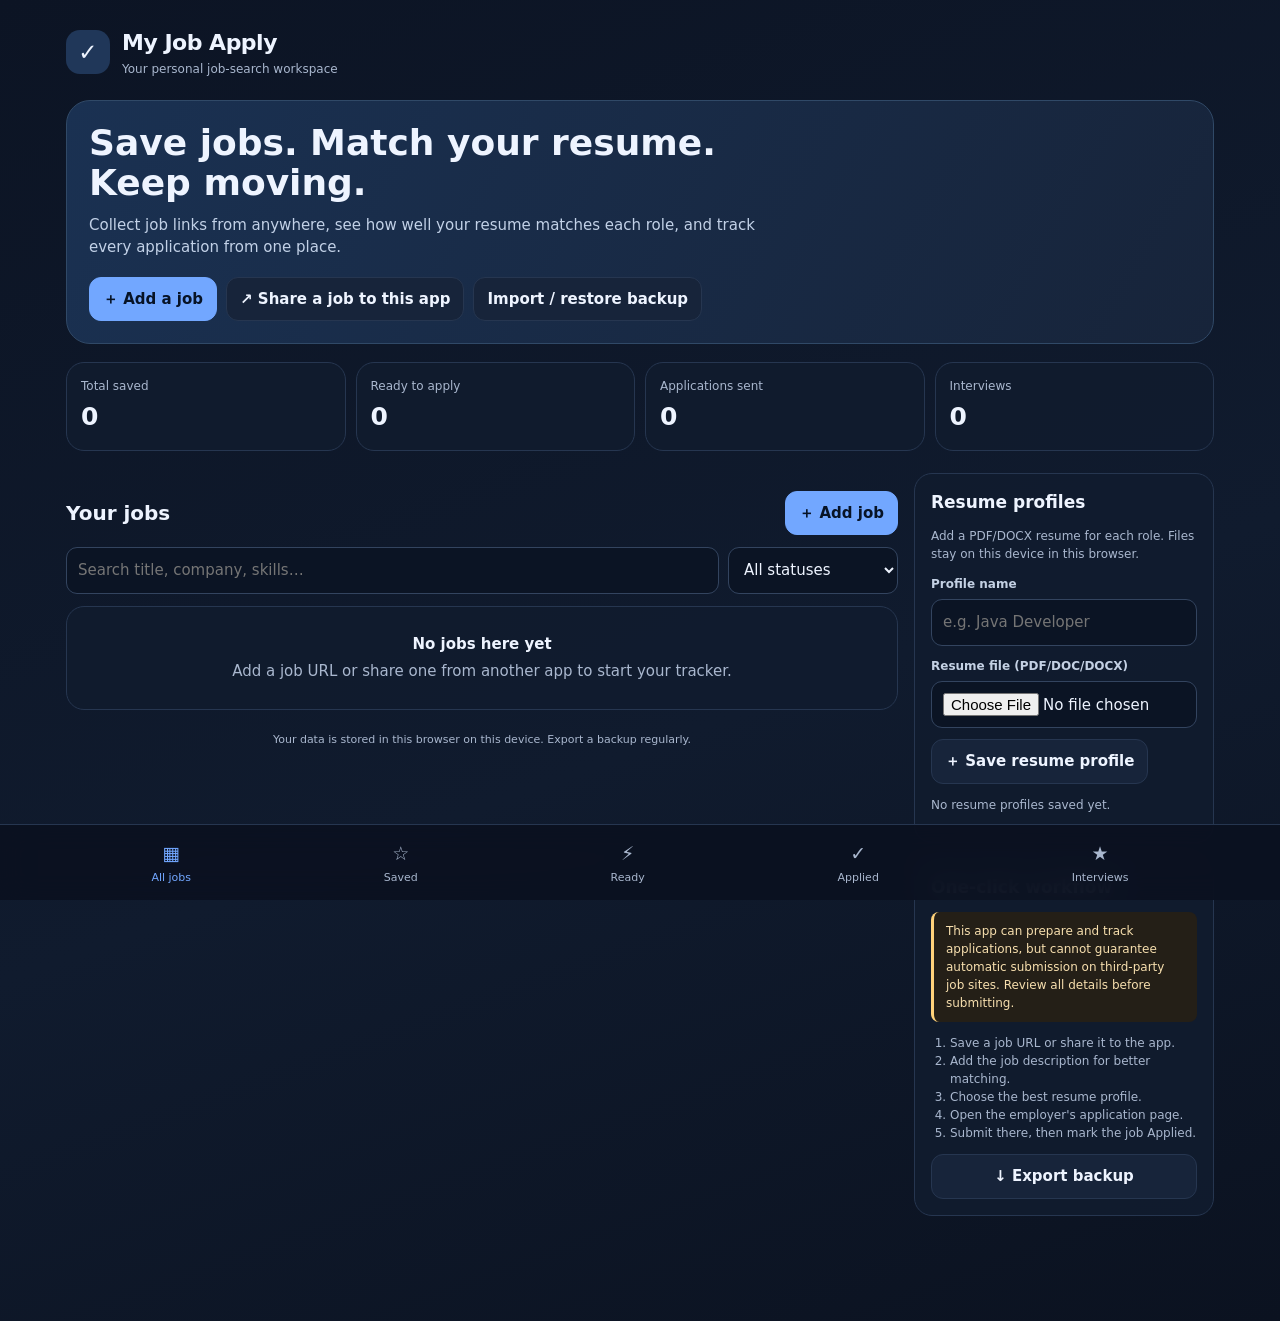
==== index.html @ 8a4d3ebd "Add files via upload" ====
<!doctype html>
<html lang="en">
<head>
<meta charset="utf-8">
<meta name="viewport" content="width=device-width,initial-scale=1,viewport-fit=cover">
<meta name="theme-color" content="#101827">
<meta name="description" content="My Job Apply — save jobs, match resumes, and track applications.">
<link rel="manifest" href="manifest.webmanifest">
<link rel="icon" href="icon.svg" type="image/svg+xml">
<title>My Job Apply</title>
<style>
:root{--bg:#0b1220;--panel:#111c2e;--panel2:#17243a;--line:#263650;--text:#eef4ff;--muted:#a9b7ce;--accent:#72a7ff;--green:#64d9a2;--amber:#ffd27a;--red:#ff8d9a;--radius:18px}
*{box-sizing:border-box}body{margin:0;background:linear-gradient(160deg,#0c1424,#101b2e 55%,#0b1220);color:var(--text);font:15px/1.5 system-ui,-apple-system,Segoe UI,Roboto,sans-serif}button,input,textarea,select{font:inherit}button{cursor:pointer}.app{max-width:1180px;margin:auto;padding:18px 16px 90px}.top{display:flex;align-items:center;justify-content:space-between;gap:12px;margin:8px 0 22px}.brand{display:flex;align-items:center;gap:12px}.logo{width:44px;height:44px;border-radius:14px;background:#203759;display:grid;place-items:center;font-size:23px}.brand h1{font-size:22px;margin:0;letter-spacing:-.5px}.brand p{margin:1px 0 0;color:var(--muted);font-size:12px}.btn{border:1px solid var(--line);border-radius:12px;padding:10px 13px;background:var(--panel2);color:var(--text);font-weight:650}.btn.primary{background:var(--accent);border-color:var(--accent);color:#071326}.btn.soft{background:transparent}.btn.danger{color:var(--red)}.btn:disabled{opacity:.45;cursor:not-allowed}.hero{background:linear-gradient(120deg,#1a3152,#17243a);border:1px solid #304967;border-radius:24px;padding:22px;margin-bottom:18px}.hero h2{font-size:clamp(24px,4vw,36px);line-height:1.12;margin:0 0 10px;max-width:650px}.hero p{color:#c2d1e7;max-width:680px;margin:0 0 18px}.hero-actions{display:flex;flex-wrap:wrap;gap:9px}.stats{display:grid;grid-template-columns:repeat(4,1fr);gap:10px;margin:16px 0 22px}.stat,.panel,.job,.empty{background:rgba(17,28,46,.92);border:1px solid var(--line);border-radius:var(--radius)}.stat{padding:14px}.stat span{display:block;color:var(--muted);font-size:12px}.stat strong{font-size:25px;display:block;margin-top:3px}.layout{display:grid;grid-template-columns: minmax(0,1fr) 300px;gap:16px}.panel{padding:16px;margin-bottom:15px}.panel h3{margin:0 0 12px;font-size:17px}.sectionhead{display:flex;align-items:center;justify-content:space-between;gap:12px;margin:18px 0 12px}.sectionhead h2{font-size:20px;margin:0}.muted{color:var(--muted)}.filters{display:grid;grid-template-columns:1fr 170px;gap:9px;margin-bottom:12px}.field{display:flex;flex-direction:column;gap:6px;margin-bottom:11px}.field label{font-size:12px;color:#c4d1e4;font-weight:650}.field input,.field textarea,.field select,.filters input,.filters select{width:100%;background:#0b1424;color:var(--text);border:1px solid #33445f;border-radius:11px;padding:11px;outline:none}.field textarea{min-height:82px;resize:vertical}.field input:focus,.field textarea:focus,.field select:focus{border-color:var(--accent)}.formgrid{display:grid;grid-template-columns:1fr 1fr;gap:0 12px}.full{grid-column:1/-1}.joblist{display:grid;gap:10px}.job{padding:15px}.jobtop{display:flex;justify-content:space-between;gap:10px}.job h3{margin:0 0 3px;font-size:17px;overflow-wrap:anywhere}.company{color:var(--muted);font-size:13px}.pill{display:inline-flex;align-items:center;border:1px solid var(--line);border-radius:999px;padding:4px 9px;font-size:11px;font-weight:700;white-space:nowrap}.status-Saved{color:var(--accent)}.status-Ready{color:var(--amber)}.status-Applied{color:var(--green)}.status-Interview{color:#d2b6ff}.status-Rejected{color:var(--red)}.jobmeta{display:flex;flex-wrap:wrap;gap:7px;margin:10px 0;color:var(--muted);font-size:12px}.score{color:var(--green);font-weight:750}.jobactions{display:flex;flex-wrap:wrap;gap:7px;margin-top:12px}.jobactions .btn{font-size:12px;padding:8px 10px}.empty{padding:26px;text-align:center;color:var(--muted)}.empty strong{display:block;color:var(--text);margin-bottom:5px}.small{font-size:12px}.note{border-left:3px solid var(--amber);padding:10px 12px;background:#241f17;border-radius:8px;color:#f7dfae;font-size:12px}.progress{height:6px;background:#24334b;border-radius:20px;overflow:hidden;margin-top:8px}.progress span{height:100%;display:block;background:var(--green)}.resumeitem{display:flex;align-items:center;justify-content:space-between;gap:8px;padding:10px 0;border-bottom:1px solid var(--line)}.resumeitem:last-child{border:0}.resumeitem strong{display:block;font-size:13px;overflow-wrap:anywhere}.resumeitem small{color:var(--muted)}.toast{position:fixed;bottom:18px;left:50%;transform:translateX(-50%);background:#e9f2ff;color:#10203a;padding:11px 16px;border-radius:12px;box-shadow:0 8px 28px #0007;z-index:50;max-width:90vw;display:none}.modal{position:fixed;inset:0;background:#050a12d9;display:none;align-items:flex-end;justify-content:center;z-index:30;padding:12px}.modal.open{display:flex}.modalbox{width:min(760px,100%);max-height:92vh;overflow:auto;background:#101b2d;border:1px solid #354760;border-radius:22px;padding:18px}.modalhead{display:flex;justify-content:space-between;align-items:center;margin-bottom:12px}.modalhead h2{font-size:20px;margin:0}.bottomnav{position:fixed;bottom:0;left:0;right:0;display:flex;justify-content:center;background:#0b1220eF;border-top:1px solid var(--line);backdrop-filter:blur(14px);z-index:20}.bottomnavinner{width:min(1180px,100%);display:flex;justify-content:space-around;padding:8px 5px calc(8px + env(safe-area-inset-bottom))}.navbtn{background:none;border:0;color:var(--muted);padding:6px 10px;font-size:11px;display:grid;justify-items:center;gap:2px}.navbtn b{font-size:19px}.navbtn.active{color:var(--accent)}.hidden{display:none!important}.checkrow{display:flex;align-items:center;gap:9px;color:var(--muted);font-size:12px;margin:8px 0}.checkrow input{width:auto}.foot{color:var(--muted);font-size:11px;text-align:center;margin:22px 0}
@media(max-width:800px){.layout{grid-template-columns:1fr}.stats{grid-template-columns:repeat(2,1fr)}.top .btn{padding:9px}.filters{grid-template-columns:1fr}.hero{padding:19px}.formgrid{grid-template-columns:1fr}.full{grid-column:auto}.app{padding:12px 12px 95px}.jobtop{align-items:flex-start}.brand h1{font-size:20px}}
</style>
</head>
<body>
<div class="app">
  <header class="top">
    <div class="brand"><div class="logo">✓</div><div><h1>My Job Apply</h1><p>Your personal job-search workspace</p></div></div>
    <button class="btn soft" id="installBtn" hidden>＋ Install app</button>
  </header>
  <section class="hero">
    <h2>Save jobs. Match your resume. Keep moving.</h2>
    <p>Collect job links from anywhere, see how well your resume matches each role, and track every application from one place.</p>
    <div class="hero-actions">
      <button class="btn primary" id="addJobHero">＋ Add a job</button>
      <button class="btn" id="shareHelp">↗ Share a job to this app</button>
      <button class="btn" id="importBtn">Import / restore backup</button>
    </div>
  </section>
  <div class="stats">
    <div class="stat"><span>Total saved</span><strong id="statTotal">0</strong></div>
    <div class="stat"><span>Ready to apply</span><strong id="statReady">0</strong></div>
    <div class="stat"><span>Applications sent</span><strong id="statApplied">0</strong></div>
    <div class="stat"><span>Interviews</span><strong id="statInterview">0</strong></div>
  </div>
  <div class="layout">
    <main>
      <div class="sectionhead"><h2 id="listTitle">Your jobs</h2><button class="btn primary" id="addJobBtn">＋ Add job</button></div>
      <div class="filters">
        <input id="searchInput" placeholder="Search title, company, skills…" aria-label="Search jobs">
        <select id="statusFilter" aria-label="Filter by status"><option value="">All statuses</option><option>Saved</option><option>Ready</option><option>Applied</option><option>Interview</option><option>Rejected</option></select>
      </div>
      <div id="jobList" class="joblist"></div>
      <div class="foot">Your data is stored in this browser on this device. Export a backup regularly.</div>
    </main>
    <aside>
      <section class="panel">
        <h3>Resume profiles</h3>
        <p class="muted small">Add a PDF/DOCX resume for each role. Files stay on this device in this browser.</p>
        <div class="field"><label for="resumeName">Profile name</label><input id="resumeName" placeholder="e.g. Java Developer"></div>
        <div class="field"><label for="resumeFile">Resume file (PDF/DOC/DOCX)</label><input id="resumeFile" type="file" accept=".pdf,.doc,.docx"></div>
        <button class="btn" id="addResumeBtn">＋ Save resume profile</button>
        <div id="resumeList" style="margin-top:10px"></div>
      </section>
      <section class="panel">
        <h3>One-click workflow</h3>
        <div class="note">This app can prepare and track applications, but cannot guarantee automatic submission on third-party job sites. Review all details before submitting.</div>
        <ol class="small muted" style="padding-left:19px">
          <li>Save a job URL or share it to the app.</li>
          <li>Add the job description for better matching.</li>
          <li>Choose the best resume profile.</li>
          <li>Open the employer's application page.</li>
          <li>Submit there, then mark the job Applied.</li>
        </ol>
        <button class="btn" id="exportBtn" style="width:100%">↓ Export backup</button>
      </section>
    </aside>
  </div>
</div>

<div class="bottomnav"><div class="bottomnavinner">
  <button class="navbtn active" data-nav="all"><b>▦</b>All jobs</button>
  <button class="navbtn" data-nav="Saved"><b>☆</b>Saved</button>
  <button class="navbtn" data-nav="Ready"><b>⚡</b>Ready</button>
  <button class="navbtn" data-nav="Applied"><b>✓</b>Applied</button>
  <button class="navbtn" data-nav="Interview"><b>★</b>Interviews</button>
</div></div>

<div class="modal" id="jobModal" role="dialog" aria-modal="true" aria-labelledby="modalTitle">
 <div class="modalbox">
  <div class="modalhead"><h2 id="modalTitle">Add a job</h2><button class="btn" id="closeModal">✕</button></div>
  <form id="jobForm">
   <input type="hidden" id="jobId">
   <div class="formgrid">
    <div class="field"><label for="jobTitle">Job title *</label><input id="jobTitle" required placeholder="e.g. Junior Python Developer"></div>
    <div class="field"><label for="company">Company *</label><input id="company" required placeholder="Company name"></div>
    <div class="field"><label for="jobUrl">Job / application URL *</label><input id="jobUrl" type="url" required placeholder="https://…"></div>
    <div class="field"><label for="location">Location / work mode</label><input id="location" placeholder="Hyderabad / Remote"></div>
    <div class="field"><label for="jobStatus">Status</label><select id="jobStatus"><option>Saved</option><option>Ready</option><option>Applied</option><option>Interview</option><option>Rejected</option></select></div>
    <div class="field"><label for="resumeSelect">Resume profile</label><select id="resumeSelect"><option value="">Choose later</option></select></div>
    <div class="field full"><label for="description">Job description / key skills</label><textarea id="description" placeholder="Paste the job description here for resume matching…"></textarea></div>
    <div class="field full"><label for="notes">Notes / next action</label><textarea id="notes" placeholder="Recruiter name, follow-up date, application notes…"></textarea></div>
   </div>
   <p class="muted small">Matching is a simple keyword estimate, not an ATS score or hiring prediction.</p>
   <div style="display:flex;gap:8px;flex-wrap:wrap"><button class="btn primary" type="submit">Save job</button><button class="btn" type="button" id="saveOpenBtn">Save and open job</button></div>
  </form>
 </div>
</div>
<div class="modal" id="shareModal" role="dialog" aria-modal="true">
 <div class="modalbox"><div class="modalhead"><h2>Share a job into My Job Apply</h2><button class="btn" id="closeShare">✕</button></div>
 <p>On Android, open the job in your browser or job app, tap <b>Share</b>, then choose <b>My Job Apply</b> if your browser offers it. If it is not listed, copy the URL and paste it below.</p>
 <div class="field"><label for="sharedUrl">Job URL</label><input id="sharedUrl" type="url" placeholder="https://…"></div>
 <div class="field"><label for="sharedTitle">Job title (optional)</label><input id="sharedTitle" placeholder="Job title or page title"></div>
 <button class="btn primary" id="saveSharedBtn">Continue to job details</button></div>
</div>
<div class="toast" id="toast" role="status"></div>
<input type="file" id="backupFile" accept=".json,application/json" hidden>
<script>
const KEY='my-job-apply-v1';
let db={jobs:[],resumes:[]},activeFilter='all',deferredInstall=null,openAfterSave=false;
const $=id=>document.getElementById(id);
const esc=s=>String(s??'').replace(/[&<>"']/g,c=>({'&':'&amp;','<':'&lt;','>':'&gt;','"':'&quot;',"'":'&#39;'}[c]));
const uid=()=>Date.now().toString(36)+Math.random().toString(36).slice(2,8);
function toast(msg){$('toast').textContent=msg;$('toast').style.display='block';clearTimeout(toast.t);toast.t=setTimeout(()=>$('toast').style.display='none',3000)}
function load(){try{const raw=localStorage.getItem(KEY);if(raw){const d=JSON.parse(raw);if(Array.isArray(d.jobs)&&Array.isArray(d.resumes))db=d}}catch(e){toast('Could not read saved data. Export backups regularly.')}
 const params=new URLSearchParams(location.search);const shared=params.get('url')||params.get('text')||'';const title=params.get('title')||'';if(shared){openJobForm();$('jobUrl').value=shared.startsWith('http')?shared:'';$('jobTitle').value=title;history.replaceState({},'',location.pathname)}
 render()}
function save(){try{localStorage.setItem(KEY,JSON.stringify(db));return true}catch(e){toast('Storage is full. Export a backup and remove large files.');return false}}
function resumeById(id){return db.resumes.find(r=>r.id===id)}
function scoreJob(j){const resume=resumeById(j.resumeId)||db.resumes[0];if(!resume||!j.description)return null;const text=(j.title+' '+j.description).toLowerCase();const skills=(resume.skills||resume.name||'').toLowerCase().split(/[^a-z0-9+#.]+/).filter(x=>x.length>1);const unique=[...new Set(skills)];if(!unique.length)return null;const hits=unique.filter(k=>text.includes(k));return Math.round(hits.length/unique.length*100)}
function render(){const q=$('searchInput').value.toLowerCase().trim(),status=$('statusFilter').value;
 $('statTotal').textContent=db.jobs.length;$('statReady').textContent=db.jobs.filter(j=>j.status==='Ready').length;$('statApplied').textContent=db.jobs.filter(j=>j.status==='Applied').length;$('statInterview').textContent=db.jobs.filter(j=>j.status==='Interview').length;
 $('resumeSelect').innerHTML='<option value="">Choose later</option>'+db.resumes.map(r=>`<option value="${esc(r.id)}">${esc(r.name)}</option>`).join('');
 const list=db.jobs.filter(j=>(activeFilter==='all'||j.status===activeFilter)&&(!status||j.status===status)&&(!q||[j.title,j.company,j.location,j.description,j.notes].join(' ').toLowerCase().includes(q))).sort((a,b)=>(b.updated||b.created)-(a.updated||a.created));
 $('listTitle').textContent=activeFilter==='all'?'Your jobs':activeFilter+' jobs';
 $('jobList').innerHTML=list.length?list.map(j=>{const sc=scoreJob(j);return `<article class="job"><div class="jobtop"><div><h3>${esc(j.title)}</h3><div class="company">${esc(j.company)}${j.location?' · '+esc(j.location):''}</div></div><span class="pill status-${esc(j.status)}">${esc(j.status)}</span></div><div class="jobmeta"><span>Saved ${new Date(j.created).toLocaleDateString()}</span>${sc!==null?`<span class="score">Keyword match: ${sc}%</span>`:''}${j.resumeId&&resumeById(j.resumeId)?`<span>Resume: ${esc(resumeById(j.resumeId).name)}</span>`:''}</div>${j.notes?`<p class="muted small">${esc(j.notes)}</p>`:''}<div class="jobactions"><button class="btn primary" data-act="open" data-id="${j.id}">Open application ↗</button><button class="btn" data-act="edit" data-id="${j.id}">Edit</button><button class="btn" data-act="status" data-id="${j.id}">Update status</button><button class="btn" data-act="copy" data-id="${j.id}">Copy link</button><button class="btn danger" data-act="delete" data-id="${j.id}">Delete</button></div></article>`}).join(''):'<div class="empty"><strong>No jobs here yet</strong>Add a job URL or share one from another app to start your tracker.</div>';
 $('resumeList').innerHTML=db.resumes.length?db.resumes.map(r=>`<div class="resumeitem"><div><strong>${esc(r.name)}</strong><small>${esc(r.fileName||'Profile only')}</small></div><button class="btn danger small" data-resume-delete="${r.id}">Remove</button></div>`).join(''):'<p class="muted small">No resume profiles saved yet.</p>';
 document.querySelectorAll('[data-nav]').forEach(b=>b.classList.toggle('active',b.dataset.nav===activeFilter));
}
function openJobForm(j=null){$('jobForm').reset();$('jobId').value=j?.id||'';$('modalTitle').textContent=j?'Edit job':'Add a job';$('jobTitle').value=j?.title||'';$('company').value=j?.company||'';$('jobUrl').value=j?.url||'';$('location').value=j?.location||'';$('jobStatus').value=j?.status||'Saved';$('description').value=j?.description||'';$('notes').value=j?.notes||'';$('resumeSelect').value=j?.resumeId||'';$('jobModal').classList.add('open')}
function closeJobForm(){$('jobModal').classList.remove('open');openAfterSave=false}
function validUrl(s){try{const u=new URL(s);return ['http:','https:'].includes(u.protocol)}catch{return false}}
function submitJob(shouldOpen=false){const id=$('jobId').value;const url=$('jobUrl').value.trim();if(!validUrl(url)){toast('Enter a valid http or https job URL.');return}
 const old=db.jobs.find(j=>j.id===id);const j={id:id||uid(),title:$('jobTitle').value.trim(),company:$('company').value.trim(),url,location:$('location').value.trim(),status:$('jobStatus').value,resumeId:$('resumeSelect').value,description:$('description').value.trim(),notes:$('notes').value.trim(),created:old?.created||Date.now(),updated:Date.now()};
 if(!j.title||!j.company){toast('Please enter job title and company.');return}
 if(old)db.jobs=db.jobs.map(x=>x.id===id?j:x);else db.jobs.unshift(j);save();closeJobForm();render();toast('Job saved');if(shouldOpen)window.open(j.url,'_blank','noopener,noreferrer')}
function openSavedJob(id){const j=db.jobs.find(x=>x.id===id);if(!j)return;window.open(j.url,'_blank','noopener,noreferrer')}
function exportData(){const blob=new Blob([JSON.stringify({...db,exportedAt:new Date().toISOString(),format:'my-job-apply-backup-v1'},null,2)],{type:'application/json'});const a=document.createElement('a');a.href=URL.createObjectURL(blob);a.download='my-job-apply-backup-'+new Date().toISOString().slice(0,10)+'.json';a.click();URL.revokeObjectURL(a.href);toast('Backup exported')}
function importData(file){const reader=new FileReader();reader.onload=()=>{try{const d=JSON.parse(reader.result);if(!Array.isArray(d.jobs)||!Array.isArray(d.resumes))throw Error();if(!confirm('Restore this backup? It will replace jobs and resume profiles currently stored in this browser.'))return;db={jobs:d.jobs,resumes:d.resumes};save();render();toast('Backup restored')}catch(e){toast('That file is not a valid My Job Apply backup.')}};reader.readAsText(file)}
$('addJobHero').onclick=$('addJobBtn').onclick=()=>openJobForm();
$('closeModal').onclick=closeJobForm;$('jobModal').addEventListener('click',e=>{if(e.target===$('jobModal'))closeJobForm()});
$('jobForm').onsubmit=e=>{e.preventDefault();submitJob(false)};$('saveOpenBtn').onclick=()=>submitJob(true);
$('searchInput').oninput=render;$('statusFilter').onchange=render;
document.querySelectorAll('[data-nav]').forEach(b=>b.onclick=()=>{activeFilter=b.dataset.nav;render()});
$('jobList').addEventListener('click',async e=>{const b=e.target.closest('[data-act]');if(!b)return;const j=db.jobs.find(x=>x.id===b.dataset.id);if(!j)return;switch(b.dataset.act){case'open':openSavedJob(j.id);break;case'edit':openJobForm(j);break;case'status':{const opts=['Saved','Ready','Applied','Interview','Rejected'];const next=opts[(opts.indexOf(j.status)+1)%opts.length];j.status=next;j.updated=Date.now();save();render();toast('Status changed to '+next);break}case'copy':try{await navigator.clipboard.writeText(j.url);toast('Job link copied')}catch{prompt('Copy this job URL',j.url)}break;case'delete':if(confirm('Delete this saved job?')){db.jobs=db.jobs.filter(x=>x.id!==j.id);save();render();toast('Job deleted')}break}});
$('addResumeBtn').onclick=()=>{const name=$('resumeName').value.trim();const file=$('resumeFile').files[0];if(!name){toast('Enter a profile name first.');return}if(file&&file.size>12*1024*1024){toast('Please choose a resume under 12 MB.');return}
 const finish=data=>{db.resumes.unshift({id:uid(),name,fileName:file?.name||'',data:data||null,skills:name,created:Date.now()});save();$('resumeName').value='';$('resumeFile').value='';render();toast('Resume profile saved on this device')};
 if(file){const r=new FileReader();r.onload=()=>finish(r.result);r.onerror=()=>toast('Could not read that file');r.readAsDataURL(file)}else finish(null)};
$('resumeList').addEventListener('click',e=>{const b=e.target.closest('[data-resume-delete]');if(!b)return;if(confirm('Remove this resume profile? Jobs linked to it will keep their job details.')){db.resumes=db.resumes.filter(r=>r.id!==b.dataset.resumeDelete);save();render()}});
$('exportBtn').onclick=exportData;$('importBtn').onclick=()=>$('backupFile').click();$('backupFile').onchange=e=>{if(e.target.files[0])importData(e.target.files[0]);e.target.value=''};
$('shareHelp').onclick=()=>{$('shareModal').classList.add('open')};$('closeShare').onclick=()=>$('shareModal').classList.remove('open');
$('saveSharedBtn').onclick=()=>{const url=$('sharedUrl').value.trim(),title=$('sharedTitle').value.trim();if(!validUrl(url)){toast('Paste a valid job URL.');return}$('shareModal').classList.remove('open');openJobForm();$('jobUrl').value=url;$('jobTitle').value=title;};
window.addEventListener('beforeinstallprompt',e=>{e.preventDefault();deferredInstall=e;$('installBtn').hidden=false});
$('installBtn').onclick=async()=>{if(!deferredInstall){toast('Use your browser menu and choose Install app or Add to Home screen.');return}deferredInstall.prompt();await deferredInstall.userChoice;deferredInstall=null;$('installBtn').hidden=true};
if('serviceWorker' in navigator && location.protocol.startsWith('http'))navigator.serviceWorker.register('./sw.js').catch(()=>{});
load();
</script>
</body>
</html>
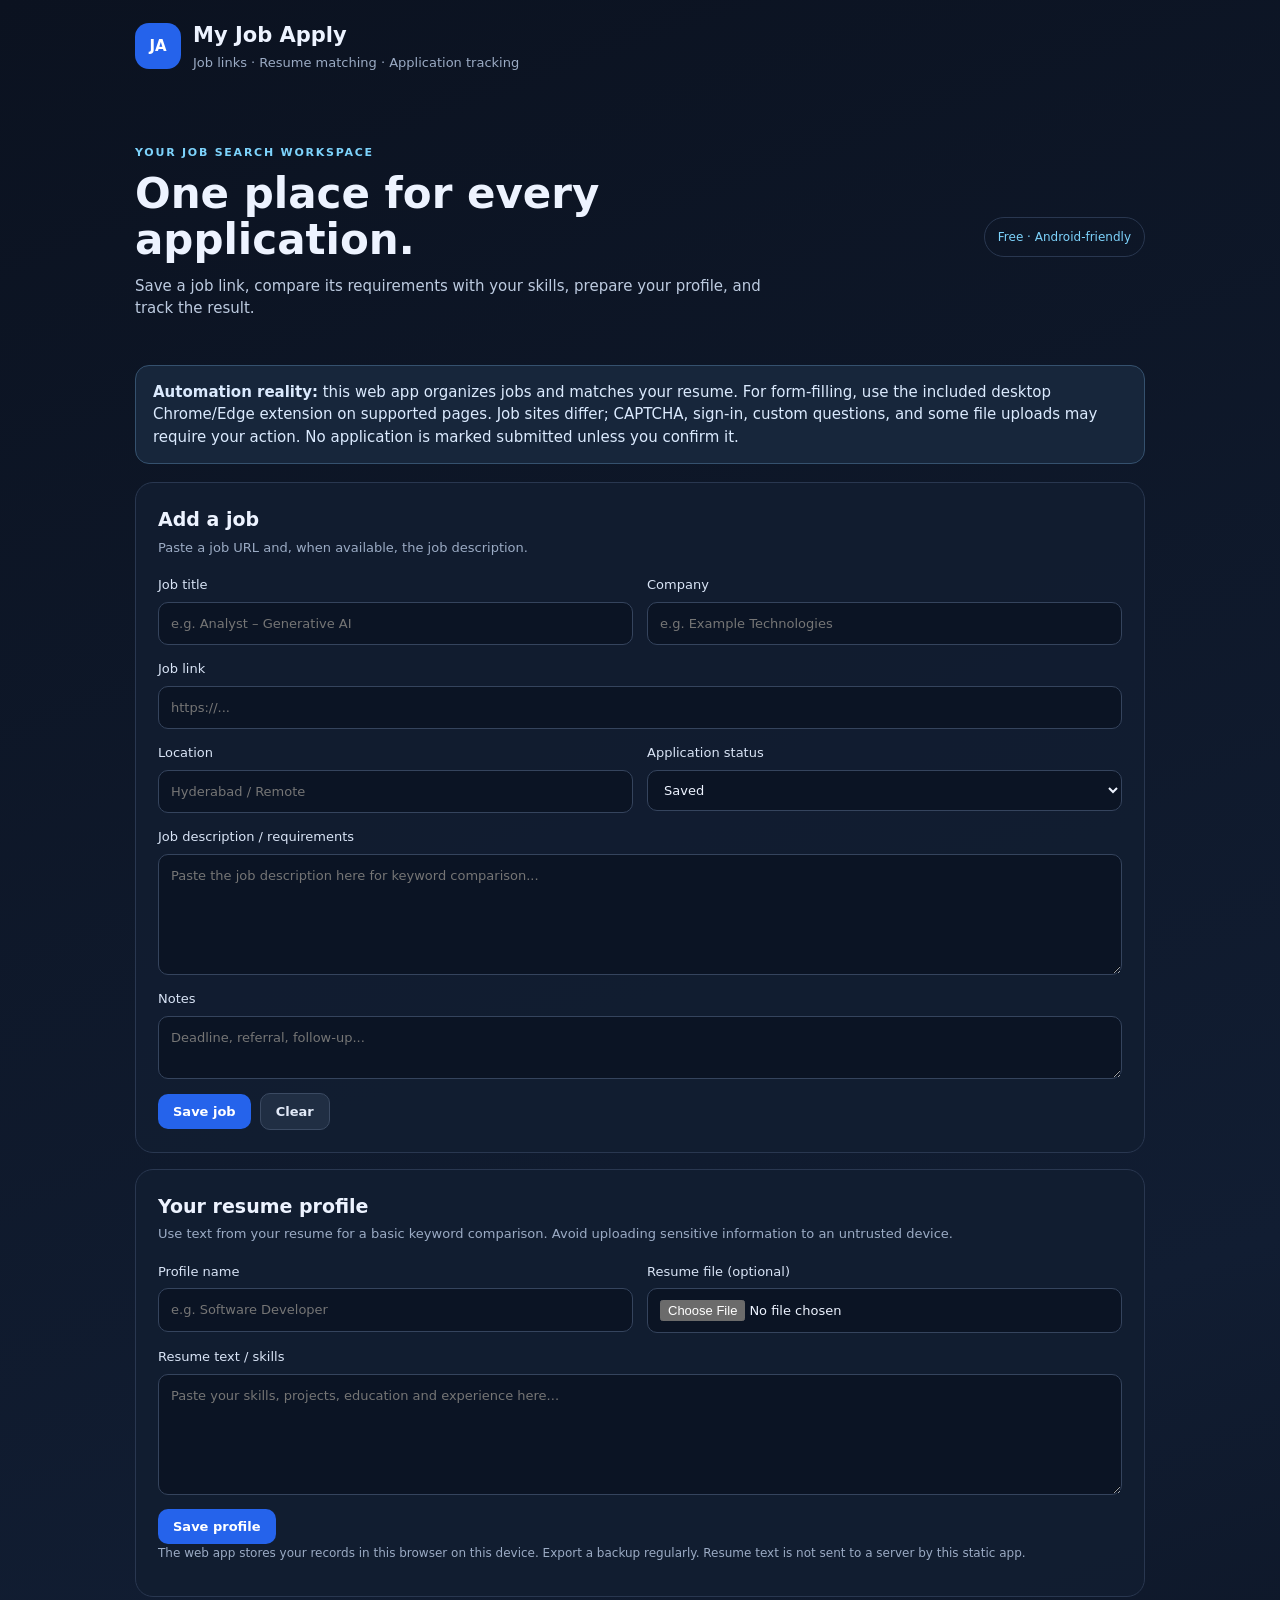
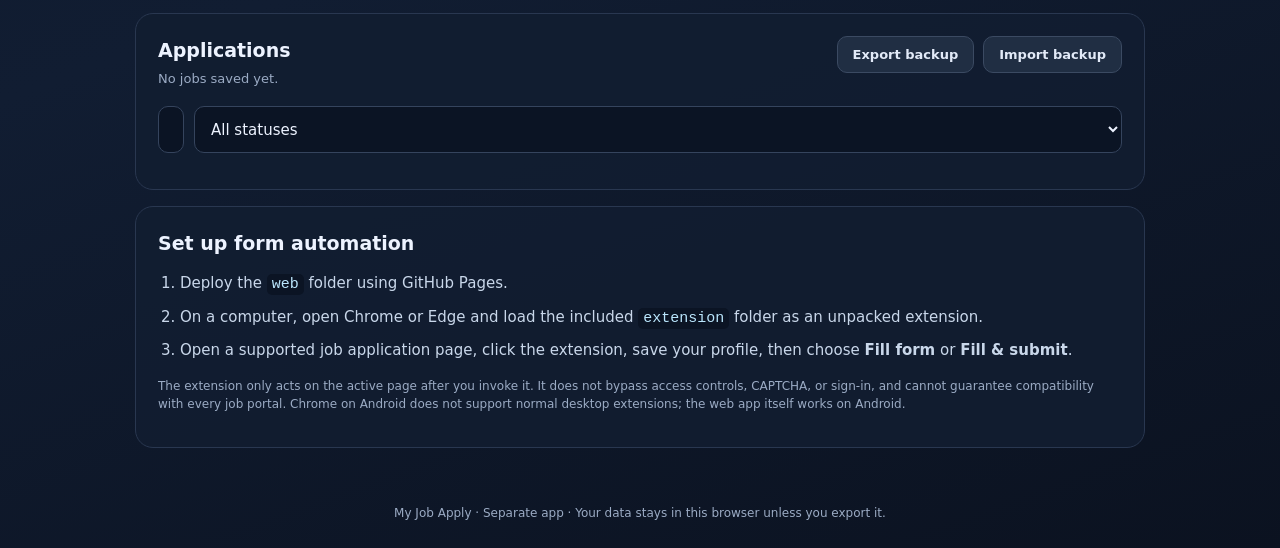
==== commit 76779b02: "Add files via upload" ====
--- a/index.html
+++ b/index.html
@@ -1,161 +1,49 @@
 <!doctype html>
 <html lang="en">
 <head>
-<meta charset="utf-8">
-<meta name="viewport" content="width=device-width,initial-scale=1,viewport-fit=cover">
-<meta name="theme-color" content="#101827">
-<meta name="description" content="My Job Apply — save jobs, match resumes, and track applications.">
-<link rel="manifest" href="manifest.webmanifest">
-<link rel="icon" href="icon.svg" type="image/svg+xml">
-<title>My Job Apply</title>
-<style>
-:root{--bg:#0b1220;--panel:#111c2e;--panel2:#17243a;--line:#263650;--text:#eef4ff;--muted:#a9b7ce;--accent:#72a7ff;--green:#64d9a2;--amber:#ffd27a;--red:#ff8d9a;--radius:18px}
-*{box-sizing:border-box}body{margin:0;background:linear-gradient(160deg,#0c1424,#101b2e 55%,#0b1220);color:var(--text);font:15px/1.5 system-ui,-apple-system,Segoe UI,Roboto,sans-serif}button,input,textarea,select{font:inherit}button{cursor:pointer}.app{max-width:1180px;margin:auto;padding:18px 16px 90px}.top{display:flex;align-items:center;justify-content:space-between;gap:12px;margin:8px 0 22px}.brand{display:flex;align-items:center;gap:12px}.logo{width:44px;height:44px;border-radius:14px;background:#203759;display:grid;place-items:center;font-size:23px}.brand h1{font-size:22px;margin:0;letter-spacing:-.5px}.brand p{margin:1px 0 0;color:var(--muted);font-size:12px}.btn{border:1px solid var(--line);border-radius:12px;padding:10px 13px;background:var(--panel2);color:var(--text);font-weight:650}.btn.primary{background:var(--accent);border-color:var(--accent);color:#071326}.btn.soft{background:transparent}.btn.danger{color:var(--red)}.btn:disabled{opacity:.45;cursor:not-allowed}.hero{background:linear-gradient(120deg,#1a3152,#17243a);border:1px solid #304967;border-radius:24px;padding:22px;margin-bottom:18px}.hero h2{font-size:clamp(24px,4vw,36px);line-height:1.12;margin:0 0 10px;max-width:650px}.hero p{color:#c2d1e7;max-width:680px;margin:0 0 18px}.hero-actions{display:flex;flex-wrap:wrap;gap:9px}.stats{display:grid;grid-template-columns:repeat(4,1fr);gap:10px;margin:16px 0 22px}.stat,.panel,.job,.empty{background:rgba(17,28,46,.92);border:1px solid var(--line);border-radius:var(--radius)}.stat{padding:14px}.stat span{display:block;color:var(--muted);font-size:12px}.stat strong{font-size:25px;display:block;margin-top:3px}.layout{display:grid;grid-template-columns: minmax(0,1fr) 300px;gap:16px}.panel{padding:16px;margin-bottom:15px}.panel h3{margin:0 0 12px;font-size:17px}.sectionhead{display:flex;align-items:center;justify-content:space-between;gap:12px;margin:18px 0 12px}.sectionhead h2{font-size:20px;margin:0}.muted{color:var(--muted)}.filters{display:grid;grid-template-columns:1fr 170px;gap:9px;margin-bottom:12px}.field{display:flex;flex-direction:column;gap:6px;margin-bottom:11px}.field label{font-size:12px;color:#c4d1e4;font-weight:650}.field input,.field textarea,.field select,.filters input,.filters select{width:100%;background:#0b1424;color:var(--text);border:1px solid #33445f;border-radius:11px;padding:11px;outline:none}.field textarea{min-height:82px;resize:vertical}.field input:focus,.field textarea:focus,.field select:focus{border-color:var(--accent)}.formgrid{display:grid;grid-template-columns:1fr 1fr;gap:0 12px}.full{grid-column:1/-1}.joblist{display:grid;gap:10px}.job{padding:15px}.jobtop{display:flex;justify-content:space-between;gap:10px}.job h3{margin:0 0 3px;font-size:17px;overflow-wrap:anywhere}.company{color:var(--muted);font-size:13px}.pill{display:inline-flex;align-items:center;border:1px solid var(--line);border-radius:999px;padding:4px 9px;font-size:11px;font-weight:700;white-space:nowrap}.status-Saved{color:var(--accent)}.status-Ready{color:var(--amber)}.status-Applied{color:var(--green)}.status-Interview{color:#d2b6ff}.status-Rejected{color:var(--red)}.jobmeta{display:flex;flex-wrap:wrap;gap:7px;margin:10px 0;color:var(--muted);font-size:12px}.score{color:var(--green);font-weight:750}.jobactions{display:flex;flex-wrap:wrap;gap:7px;margin-top:12px}.jobactions .btn{font-size:12px;padding:8px 10px}.empty{padding:26px;text-align:center;color:var(--muted)}.empty strong{display:block;color:var(--text);margin-bottom:5px}.small{font-size:12px}.note{border-left:3px solid var(--amber);padding:10px 12px;background:#241f17;border-radius:8px;color:#f7dfae;font-size:12px}.progress{height:6px;background:#24334b;border-radius:20px;overflow:hidden;margin-top:8px}.progress span{height:100%;display:block;background:var(--green)}.resumeitem{display:flex;align-items:center;justify-content:space-between;gap:8px;padding:10px 0;border-bottom:1px solid var(--line)}.resumeitem:last-child{border:0}.resumeitem strong{display:block;font-size:13px;overflow-wrap:anywhere}.resumeitem small{color:var(--muted)}.toast{position:fixed;bottom:18px;left:50%;transform:translateX(-50%);background:#e9f2ff;color:#10203a;padding:11px 16px;border-radius:12px;box-shadow:0 8px 28px #0007;z-index:50;max-width:90vw;display:none}.modal{position:fixed;inset:0;background:#050a12d9;display:none;align-items:flex-end;justify-content:center;z-index:30;padding:12px}.modal.open{display:flex}.modalbox{width:min(760px,100%);max-height:92vh;overflow:auto;background:#101b2d;border:1px solid #354760;border-radius:22px;padding:18px}.modalhead{display:flex;justify-content:space-between;align-items:center;margin-bottom:12px}.modalhead h2{font-size:20px;margin:0}.bottomnav{position:fixed;bottom:0;left:0;right:0;display:flex;justify-content:center;background:#0b1220eF;border-top:1px solid var(--line);backdrop-filter:blur(14px);z-index:20}.bottomnavinner{width:min(1180px,100%);display:flex;justify-content:space-around;padding:8px 5px calc(8px + env(safe-area-inset-bottom))}.navbtn{background:none;border:0;color:var(--muted);padding:6px 10px;font-size:11px;display:grid;justify-items:center;gap:2px}.navbtn b{font-size:19px}.navbtn.active{color:var(--accent)}.hidden{display:none!important}.checkrow{display:flex;align-items:center;gap:9px;color:var(--muted);font-size:12px;margin:8px 0}.checkrow input{width:auto}.foot{color:var(--muted);font-size:11px;text-align:center;margin:22px 0}
-@media(max-width:800px){.layout{grid-template-columns:1fr}.stats{grid-template-columns:repeat(2,1fr)}.top .btn{padding:9px}.filters{grid-template-columns:1fr}.hero{padding:19px}.formgrid{grid-template-columns:1fr}.full{grid-column:auto}.app{padding:12px 12px 95px}.jobtop{align-items:flex-start}.brand h1{font-size:20px}}
-</style>
+<meta charset="utf-8"><meta name="viewport" content="width=device-width,initial-scale=1">
+<meta name="theme-color" content="#101827"><link rel="manifest" href="manifest.webmanifest">
+<title>My Job Apply</title><link rel="stylesheet" href="styles.css">
 </head>
 <body>
-<div class="app">
-  <header class="top">
-    <div class="brand"><div class="logo">✓</div><div><h1>My Job Apply</h1><p>Your personal job-search workspace</p></div></div>
-    <button class="btn soft" id="installBtn" hidden>＋ Install app</button>
-  </header>
-  <section class="hero">
-    <h2>Save jobs. Match your resume. Keep moving.</h2>
-    <p>Collect job links from anywhere, see how well your resume matches each role, and track every application from one place.</p>
-    <div class="hero-actions">
-      <button class="btn primary" id="addJobHero">＋ Add a job</button>
-      <button class="btn" id="shareHelp">↗ Share a job to this app</button>
-      <button class="btn" id="importBtn">Import / restore backup</button>
-    </div>
-  </section>
-  <div class="stats">
-    <div class="stat"><span>Total saved</span><strong id="statTotal">0</strong></div>
-    <div class="stat"><span>Ready to apply</span><strong id="statReady">0</strong></div>
-    <div class="stat"><span>Applications sent</span><strong id="statApplied">0</strong></div>
-    <div class="stat"><span>Interviews</span><strong id="statInterview">0</strong></div>
-  </div>
-  <div class="layout">
-    <main>
-      <div class="sectionhead"><h2 id="listTitle">Your jobs</h2><button class="btn primary" id="addJobBtn">＋ Add job</button></div>
-      <div class="filters">
-        <input id="searchInput" placeholder="Search title, company, skills…" aria-label="Search jobs">
-        <select id="statusFilter" aria-label="Filter by status"><option value="">All statuses</option><option>Saved</option><option>Ready</option><option>Applied</option><option>Interview</option><option>Rejected</option></select>
-      </div>
-      <div id="jobList" class="joblist"></div>
-      <div class="foot">Your data is stored in this browser on this device. Export a backup regularly.</div>
-    </main>
-    <aside>
-      <section class="panel">
-        <h3>Resume profiles</h3>
-        <p class="muted small">Add a PDF/DOCX resume for each role. Files stay on this device in this browser.</p>
-        <div class="field"><label for="resumeName">Profile name</label><input id="resumeName" placeholder="e.g. Java Developer"></div>
-        <div class="field"><label for="resumeFile">Resume file (PDF/DOC/DOCX)</label><input id="resumeFile" type="file" accept=".pdf,.doc,.docx"></div>
-        <button class="btn" id="addResumeBtn">＋ Save resume profile</button>
-        <div id="resumeList" style="margin-top:10px"></div>
-      </section>
-      <section class="panel">
-        <h3>One-click workflow</h3>
-        <div class="note">This app can prepare and track applications, but cannot guarantee automatic submission on third-party job sites. Review all details before submitting.</div>
-        <ol class="small muted" style="padding-left:19px">
-          <li>Save a job URL or share it to the app.</li>
-          <li>Add the job description for better matching.</li>
-          <li>Choose the best resume profile.</li>
-          <li>Open the employer's application page.</li>
-          <li>Submit there, then mark the job Applied.</li>
-        </ol>
-        <button class="btn" id="exportBtn" style="width:100%">↓ Export backup</button>
-      </section>
-    </aside>
-  </div>
-</div>
-
-<div class="bottomnav"><div class="bottomnavinner">
-  <button class="navbtn active" data-nav="all"><b>▦</b>All jobs</button>
-  <button class="navbtn" data-nav="Saved"><b>☆</b>Saved</button>
-  <button class="navbtn" data-nav="Ready"><b>⚡</b>Ready</button>
-  <button class="navbtn" data-nav="Applied"><b>✓</b>Applied</button>
-  <button class="navbtn" data-nav="Interview"><b>★</b>Interviews</button>
-</div></div>
-
-<div class="modal" id="jobModal" role="dialog" aria-modal="true" aria-labelledby="modalTitle">
- <div class="modalbox">
-  <div class="modalhead"><h2 id="modalTitle">Add a job</h2><button class="btn" id="closeModal">✕</button></div>
-  <form id="jobForm">
-   <input type="hidden" id="jobId">
-   <div class="formgrid">
-    <div class="field"><label for="jobTitle">Job title *</label><input id="jobTitle" required placeholder="e.g. Junior Python Developer"></div>
-    <div class="field"><label for="company">Company *</label><input id="company" required placeholder="Company name"></div>
-    <div class="field"><label for="jobUrl">Job / application URL *</label><input id="jobUrl" type="url" required placeholder="https://…"></div>
-    <div class="field"><label for="location">Location / work mode</label><input id="location" placeholder="Hyderabad / Remote"></div>
-    <div class="field"><label for="jobStatus">Status</label><select id="jobStatus"><option>Saved</option><option>Ready</option><option>Applied</option><option>Interview</option><option>Rejected</option></select></div>
-    <div class="field"><label for="resumeSelect">Resume profile</label><select id="resumeSelect"><option value="">Choose later</option></select></div>
-    <div class="field full"><label for="description">Job description / key skills</label><textarea id="description" placeholder="Paste the job description here for resume matching…"></textarea></div>
-    <div class="field full"><label for="notes">Notes / next action</label><textarea id="notes" placeholder="Recruiter name, follow-up date, application notes…"></textarea></div>
-   </div>
-   <p class="muted small">Matching is a simple keyword estimate, not an ATS score or hiring prediction.</p>
-   <div style="display:flex;gap:8px;flex-wrap:wrap"><button class="btn primary" type="submit">Save job</button><button class="btn" type="button" id="saveOpenBtn">Save and open job</button></div>
-  </form>
- </div>
-</div>
-<div class="modal" id="shareModal" role="dialog" aria-modal="true">
- <div class="modalbox"><div class="modalhead"><h2>Share a job into My Job Apply</h2><button class="btn" id="closeShare">✕</button></div>
- <p>On Android, open the job in your browser or job app, tap <b>Share</b>, then choose <b>My Job Apply</b> if your browser offers it. If it is not listed, copy the URL and paste it below.</p>
- <div class="field"><label for="sharedUrl">Job URL</label><input id="sharedUrl" type="url" placeholder="https://…"></div>
- <div class="field"><label for="sharedTitle">Job title (optional)</label><input id="sharedTitle" placeholder="Job title or page title"></div>
- <button class="btn primary" id="saveSharedBtn">Continue to job details</button></div>
-</div>
-<div class="toast" id="toast" role="status"></div>
-<input type="file" id="backupFile" accept=".json,application/json" hidden>
-<script>
-const KEY='my-job-apply-v1';
-let db={jobs:[],resumes:[]},activeFilter='all',deferredInstall=null,openAfterSave=false;
-const $=id=>document.getElementById(id);
-const esc=s=>String(s??'').replace(/[&<>"']/g,c=>({'&':'&amp;','<':'&lt;','>':'&gt;','"':'&quot;',"'":'&#39;'}[c]));
-const uid=()=>Date.now().toString(36)+Math.random().toString(36).slice(2,8);
-function toast(msg){$('toast').textContent=msg;$('toast').style.display='block';clearTimeout(toast.t);toast.t=setTimeout(()=>$('toast').style.display='none',3000)}
-function load(){try{const raw=localStorage.getItem(KEY);if(raw){const d=JSON.parse(raw);if(Array.isArray(d.jobs)&&Array.isArray(d.resumes))db=d}}catch(e){toast('Could not read saved data. Export backups regularly.')}
- const params=new URLSearchParams(location.search);const shared=params.get('url')||params.get('text')||'';const title=params.get('title')||'';if(shared){openJobForm();$('jobUrl').value=shared.startsWith('http')?shared:'';$('jobTitle').value=title;history.replaceState({},'',location.pathname)}
- render()}
-function save(){try{localStorage.setItem(KEY,JSON.stringify(db));return true}catch(e){toast('Storage is full. Export a backup and remove large files.');return false}}
-function resumeById(id){return db.resumes.find(r=>r.id===id)}
-function scoreJob(j){const resume=resumeById(j.resumeId)||db.resumes[0];if(!resume||!j.description)return null;const text=(j.title+' '+j.description).toLowerCase();const skills=(resume.skills||resume.name||'').toLowerCase().split(/[^a-z0-9+#.]+/).filter(x=>x.length>1);const unique=[...new Set(skills)];if(!unique.length)return null;const hits=unique.filter(k=>text.includes(k));return Math.round(hits.length/unique.length*100)}
-function render(){const q=$('searchInput').value.toLowerCase().trim(),status=$('statusFilter').value;
- $('statTotal').textContent=db.jobs.length;$('statReady').textContent=db.jobs.filter(j=>j.status==='Ready').length;$('statApplied').textContent=db.jobs.filter(j=>j.status==='Applied').length;$('statInterview').textContent=db.jobs.filter(j=>j.status==='Interview').length;
- $('resumeSelect').innerHTML='<option value="">Choose later</option>'+db.resumes.map(r=>`<option value="${esc(r.id)}">${esc(r.name)}</option>`).join('');
- const list=db.jobs.filter(j=>(activeFilter==='all'||j.status===activeFilter)&&(!status||j.status===status)&&(!q||[j.title,j.company,j.location,j.description,j.notes].join(' ').toLowerCase().includes(q))).sort((a,b)=>(b.updated||b.created)-(a.updated||a.created));
- $('listTitle').textContent=activeFilter==='all'?'Your jobs':activeFilter+' jobs';
- $('jobList').innerHTML=list.length?list.map(j=>{const sc=scoreJob(j);return `<article class="job"><div class="jobtop"><div><h3>${esc(j.title)}</h3><div class="company">${esc(j.company)}${j.location?' · '+esc(j.location):''}</div></div><span class="pill status-${esc(j.status)}">${esc(j.status)}</span></div><div class="jobmeta"><span>Saved ${new Date(j.created).toLocaleDateString()}</span>${sc!==null?`<span class="score">Keyword match: ${sc}%</span>`:''}${j.resumeId&&resumeById(j.resumeId)?`<span>Resume: ${esc(resumeById(j.resumeId).name)}</span>`:''}</div>${j.notes?`<p class="muted small">${esc(j.notes)}</p>`:''}<div class="jobactions"><button class="btn primary" data-act="open" data-id="${j.id}">Open application ↗</button><button class="btn" data-act="edit" data-id="${j.id}">Edit</button><button class="btn" data-act="status" data-id="${j.id}">Update status</button><button class="btn" data-act="copy" data-id="${j.id}">Copy link</button><button class="btn danger" data-act="delete" data-id="${j.id}">Delete</button></div></article>`}).join(''):'<div class="empty"><strong>No jobs here yet</strong>Add a job URL or share one from another app to start your tracker.</div>';
- $('resumeList').innerHTML=db.resumes.length?db.resumes.map(r=>`<div class="resumeitem"><div><strong>${esc(r.name)}</strong><small>${esc(r.fileName||'Profile only')}</small></div><button class="btn danger small" data-resume-delete="${r.id}">Remove</button></div>`).join(''):'<p class="muted small">No resume profiles saved yet.</p>';
- document.querySelectorAll('[data-nav]').forEach(b=>b.classList.toggle('active',b.dataset.nav===activeFilter));
-}
-function openJobForm(j=null){$('jobForm').reset();$('jobId').value=j?.id||'';$('modalTitle').textContent=j?'Edit job':'Add a job';$('jobTitle').value=j?.title||'';$('company').value=j?.company||'';$('jobUrl').value=j?.url||'';$('location').value=j?.location||'';$('jobStatus').value=j?.status||'Saved';$('description').value=j?.description||'';$('notes').value=j?.notes||'';$('resumeSelect').value=j?.resumeId||'';$('jobModal').classList.add('open')}
-function closeJobForm(){$('jobModal').classList.remove('open');openAfterSave=false}
-function validUrl(s){try{const u=new URL(s);return ['http:','https:'].includes(u.protocol)}catch{return false}}
-function submitJob(shouldOpen=false){const id=$('jobId').value;const url=$('jobUrl').value.trim();if(!validUrl(url)){toast('Enter a valid http or https job URL.');return}
- const old=db.jobs.find(j=>j.id===id);const j={id:id||uid(),title:$('jobTitle').value.trim(),company:$('company').value.trim(),url,location:$('location').value.trim(),status:$('jobStatus').value,resumeId:$('resumeSelect').value,description:$('description').value.trim(),notes:$('notes').value.trim(),created:old?.created||Date.now(),updated:Date.now()};
- if(!j.title||!j.company){toast('Please enter job title and company.');return}
- if(old)db.jobs=db.jobs.map(x=>x.id===id?j:x);else db.jobs.unshift(j);save();closeJobForm();render();toast('Job saved');if(shouldOpen)window.open(j.url,'_blank','noopener,noreferrer')}
-function openSavedJob(id){const j=db.jobs.find(x=>x.id===id);if(!j)return;window.open(j.url,'_blank','noopener,noreferrer')}
-function exportData(){const blob=new Blob([JSON.stringify({...db,exportedAt:new Date().toISOString(),format:'my-job-apply-backup-v1'},null,2)],{type:'application/json'});const a=document.createElement('a');a.href=URL.createObjectURL(blob);a.download='my-job-apply-backup-'+new Date().toISOString().slice(0,10)+'.json';a.click();URL.revokeObjectURL(a.href);toast('Backup exported')}
-function importData(file){const reader=new FileReader();reader.onload=()=>{try{const d=JSON.parse(reader.result);if(!Array.isArray(d.jobs)||!Array.isArray(d.resumes))throw Error();if(!confirm('Restore this backup? It will replace jobs and resume profiles currently stored in this browser.'))return;db={jobs:d.jobs,resumes:d.resumes};save();render();toast('Backup restored')}catch(e){toast('That file is not a valid My Job Apply backup.')}};reader.readAsText(file)}
-$('addJobHero').onclick=$('addJobBtn').onclick=()=>openJobForm();
-$('closeModal').onclick=closeJobForm;$('jobModal').addEventListener('click',e=>{if(e.target===$('jobModal'))closeJobForm()});
-$('jobForm').onsubmit=e=>{e.preventDefault();submitJob(false)};$('saveOpenBtn').onclick=()=>submitJob(true);
-$('searchInput').oninput=render;$('statusFilter').onchange=render;
-document.querySelectorAll('[data-nav]').forEach(b=>b.onclick=()=>{activeFilter=b.dataset.nav;render()});
-$('jobList').addEventListener('click',async e=>{const b=e.target.closest('[data-act]');if(!b)return;const j=db.jobs.find(x=>x.id===b.dataset.id);if(!j)return;switch(b.dataset.act){case'open':openSavedJob(j.id);break;case'edit':openJobForm(j);break;case'status':{const opts=['Saved','Ready','Applied','Interview','Rejected'];const next=opts[(opts.indexOf(j.status)+1)%opts.length];j.status=next;j.updated=Date.now();save();render();toast('Status changed to '+next);break}case'copy':try{await navigator.clipboard.writeText(j.url);toast('Job link copied')}catch{prompt('Copy this job URL',j.url)}break;case'delete':if(confirm('Delete this saved job?')){db.jobs=db.jobs.filter(x=>x.id!==j.id);save();render();toast('Job deleted')}break}});
-$('addResumeBtn').onclick=()=>{const name=$('resumeName').value.trim();const file=$('resumeFile').files[0];if(!name){toast('Enter a profile name first.');return}if(file&&file.size>12*1024*1024){toast('Please choose a resume under 12 MB.');return}
- const finish=data=>{db.resumes.unshift({id:uid(),name,fileName:file?.name||'',data:data||null,skills:name,created:Date.now()});save();$('resumeName').value='';$('resumeFile').value='';render();toast('Resume profile saved on this device')};
- if(file){const r=new FileReader();r.onload=()=>finish(r.result);r.onerror=()=>toast('Could not read that file');r.readAsDataURL(file)}else finish(null)};
-$('resumeList').addEventListener('click',e=>{const b=e.target.closest('[data-resume-delete]');if(!b)return;if(confirm('Remove this resume profile? Jobs linked to it will keep their job details.')){db.resumes=db.resumes.filter(r=>r.id!==b.dataset.resumeDelete);save();render()}});
-$('exportBtn').onclick=exportData;$('importBtn').onclick=()=>$('backupFile').click();$('backupFile').onchange=e=>{if(e.target.files[0])importData(e.target.files[0]);e.target.value=''};
-$('shareHelp').onclick=()=>{$('shareModal').classList.add('open')};$('closeShare').onclick=()=>$('shareModal').classList.remove('open');
-$('saveSharedBtn').onclick=()=>{const url=$('sharedUrl').value.trim(),title=$('sharedTitle').value.trim();if(!validUrl(url)){toast('Paste a valid job URL.');return}$('shareModal').classList.remove('open');openJobForm();$('jobUrl').value=url;$('jobTitle').value=title;};
-window.addEventListener('beforeinstallprompt',e=>{e.preventDefault();deferredInstall=e;$('installBtn').hidden=false});
-$('installBtn').onclick=async()=>{if(!deferredInstall){toast('Use your browser menu and choose Install app or Add to Home screen.');return}deferredInstall.prompt();await deferredInstall.userChoice;deferredInstall=null;$('installBtn').hidden=true};
-if('serviceWorker' in navigator && location.protocol.startsWith('http'))navigator.serviceWorker.register('./sw.js').catch(()=>{});
-load();
-</script>
-</body>
-</html>+<header><div class="brand"><div class="logo">JA</div><div><h1>My Job Apply</h1><p>Job links · Resume matching · Application tracking</p></div></div><button id="installBtn" class="secondary hidden">Install app</button></header>
+<main>
+<section class="hero"><div><span class="eyebrow">YOUR JOB SEARCH WORKSPACE</span><h2>One place for every application.</h2><p>Save a job link, compare its requirements with your skills, prepare your profile, and track the result.</p></div><div class="hero-chip">Free · Android-friendly</div></section>
+<div class="notice"><b>Automation reality:</b> this web app organizes jobs and matches your resume. For form-filling, use the included desktop Chrome/Edge extension on supported pages. Job sites differ; CAPTCHA, sign-in, custom questions, and some file uploads may require your action. No application is marked submitted unless you confirm it.</div>
+<section class="panel">
+<div class="section-title"><div><h2>Add a job</h2><p>Paste a job URL and, when available, the job description.</p></div></div>
+<form id="jobForm" class="grid-form">
+<label>Job title<input id="title" required placeholder="e.g. Analyst – Generative AI"></label>
+<label>Company<input id="company" required placeholder="e.g. Example Technologies"></label>
+<label class="wide">Job link<input id="url" type="url" required placeholder="https://..."></label>
+<label>Location<input id="location" placeholder="Hyderabad / Remote"></label>
+<label>Application status<select id="status"><option>Saved</option><option>Ready</option><option>Applied</option><option>Interview</option><option>Rejected</option></select></label>
+<label class="wide">Job description / requirements<textarea id="description" rows="5" placeholder="Paste the job description here for keyword comparison..."></textarea></label>
+<label class="wide">Notes<textarea id="notes" rows="2" placeholder="Deadline, referral, follow-up..."></textarea></label>
+<div class="wide actions"><button type="submit">Save job</button><button type="button" id="clearForm" class="secondary">Clear</button></div>
+</form>
+</section>
+<section class="panel">
+<div class="section-title"><div><h2>Your resume profile</h2><p>Use text from your resume for a basic keyword comparison. Avoid uploading sensitive information to an untrusted device.</p></div></div>
+<form id="profileForm" class="grid-form">
+<label>Profile name<input id="profileName" placeholder="e.g. Software Developer"></label>
+<label>Resume file (optional)<input id="resumeFile" type="file" accept=".pdf,.doc,.docx"></label>
+<label class="wide">Resume text / skills<textarea id="resumeText" rows="5" placeholder="Paste your skills, projects, education and experience here..."></textarea></label>
+<div class="wide actions"><button type="submit">Save profile</button><span id="resumeLabel" class="muted"></span></div>
+</form>
+<p class="muted small">The web app stores your records in this browser on this device. Export a backup regularly. Resume text is not sent to a server by this static app.</p>
+</section>
+<section class="panel">
+<div class="section-title row-title"><div><h2>Applications</h2><p id="summary">No jobs saved yet.</p></div><div class="actions"><button id="exportBtn" class="secondary">Export backup</button><label class="file-button secondary">Import backup<input id="importFile" type="file" accept=".json"></label></div></div>
+<div class="filters"><input id="search" placeholder="Search jobs or companies..."><select id="filter"><option value="All">All statuses</option><option>Saved</option><option>Ready</option><option>Applied</option><option>Interview</option><option>Rejected</option></select></div>
+<div id="jobs" class="jobs"></div>
+</section>
+<section class="panel">
+<h2>Set up form automation</h2>
+<ol class="steps"><li>Deploy the <code>web</code> folder using GitHub Pages.</li><li>On a computer, open Chrome or Edge and load the included <code>extension</code> folder as an unpacked extension.</li><li>Open a supported job application page, click the extension, save your profile, then choose <b>Fill form</b> or <b>Fill &amp; submit</b>.</li></ol>
+<p class="muted small">The extension only acts on the active page after you invoke it. It does not bypass access controls, CAPTCHA, or sign-in, and cannot guarantee compatibility with every job portal. Chrome on Android does not support normal desktop extensions; the web app itself works on Android.</p>
+</section>
+</main>
+<footer>My Job Apply · Separate app · Your data stays in this browser unless you export it.</footer>
+<script src="app.js"></script>
+</body></html>
--- a/styles.css
+++ b/styles.css
@@ -0,0 +1 @@
+:root{color-scheme:dark;--bg:#0b1220;--panel:#121d30;--line:#293750;--muted:#9babc4;--text:#edf3ff;--accent:#7dd3fc;--accent2:#2563eb}*{box-sizing:border-box}body{margin:0;background:linear-gradient(160deg,#0b1220,#111d32 65%,#0b1220);color:var(--text);font:15px/1.5 system-ui,-apple-system,Segoe UI,sans-serif}header,main,footer{max-width:1050px;margin:auto;padding:20px}header{display:flex;justify-content:space-between;align-items:center;gap:16px}.brand{display:flex;align-items:center;gap:12px}.logo{display:grid;place-items:center;background:#2563eb;color:white;width:46px;height:46px;border-radius:14px;font-weight:900}h1,h2,p{margin-top:0}h1{font-size:21px;margin-bottom:1px}header p,.section-title p,.brand p{color:var(--muted);margin:0;font-size:13px}.hero{display:flex;justify-content:space-between;align-items:center;gap:20px;padding:28px 0 22px}.hero h2{font-size:clamp(28px,5vw,42px);line-height:1.1;margin:8px 0 12px;max-width:650px}.hero p{color:#bdcbe0;max-width:650px}.eyebrow{color:var(--accent);font-size:11px;letter-spacing:.16em;font-weight:800}.hero-chip{white-space:nowrap;border:1px solid var(--line);padding:10px 13px;border-radius:999px;color:var(--accent);font-size:12px}.notice{background:#17263b;border:1px solid #35516e;border-radius:14px;padding:15px 17px;margin:8px 0 18px;color:#dbeafe}.panel{background:rgba(18,29,48,.94);border:1px solid var(--line);border-radius:18px;padding:22px;margin:16px 0}.section-title{display:flex;justify-content:space-between;align-items:center;gap:16px;margin-bottom:18px}.section-title h2,.panel>h2{font-size:19px;margin-bottom:4px}.grid-form{display:grid;grid-template-columns:1fr 1fr;gap:14px}.grid-form label{display:flex;flex-direction:column;gap:7px;font-size:13px;color:#d9e4f6}.wide{grid-column:1/-1}input,select,textarea{width:100%;background:#0b1424;border:1px solid #35445d;border-radius:10px;padding:11px 12px;color:var(--text);font:inherit;min-width:0}textarea{resize:vertical}input:focus,select:focus,textarea:focus{outline:2px solid #3b82f6;border-color:transparent}button,.file-button{border:0;border-radius:10px;padding:10px 15px;background:#2563eb;color:white;font:600 13px system-ui;cursor:pointer;display:inline-flex;align-items:center;justify-content:center}button:hover,.file-button:hover{filter:brightness(1.12)}button.secondary,.file-button.secondary{background:#202e43;color:#e2eaf8;border:1px solid #3b4a62}.actions{display:flex;gap:9px;align-items:center;flex-wrap:wrap}.file-button input{display:none}.muted{color:var(--muted)}.small{font-size:12px}.row-title{align-items:flex-start}.filters{display:flex;gap:10px;margin-bottom:14px}.filters input{flex:1}.jobs{display:grid;gap:12px}.job{border:1px solid #304058;background:#0e1829;border-radius:14px;padding:16px}.job-top{display:flex;justify-content:space-between;gap:12px}.job h3{margin:0 0 3px;font-size:17px}.job .meta{color:var(--muted);font-size:12px;margin-bottom:9px;overflow-wrap:anywhere}.pill{display:inline-flex;border:1px solid #38536f;color:#bae6fd;background:#122b42;padding:4px 8px;border-radius:999px;font-size:11px;white-space:nowrap;height:max-content}.match{color:#a7f3d0;font-size:12px;margin:8px 0}.job-actions{display:flex;gap:7px;flex-wrap:wrap;margin-top:12px}.job-actions button{padding:8px 10px;font-size:12px}.empty{padding:24px;text-align:center;border:1px dashed #3a4a62;border-radius:12px;color:var(--muted)}.steps{padding-left:22px;color:#c9d7ea}.steps li{margin:9px 0}code{background:#0b1424;padding:2px 5px;border-radius:5px;color:#bae6fd}footer{text-align:center;color:var(--muted);font-size:12px;padding-bottom:30px}.hidden{display:none!important}@media(max-width:650px){header,main,footer{padding:15px}.hero{display:block;padding-top:18px}.hero-chip{display:inline-flex;margin-top:4px}.panel{padding:16px}.grid-form{grid-template-columns:1fr}.wide{grid-column:auto}.section-title,.row-title{display:block}.row-title .actions{margin-top:14px}.filters{flex-direction:column}.job-top{display:block}.pill{margin-top:8px}.brand p{max-width:230px}}
